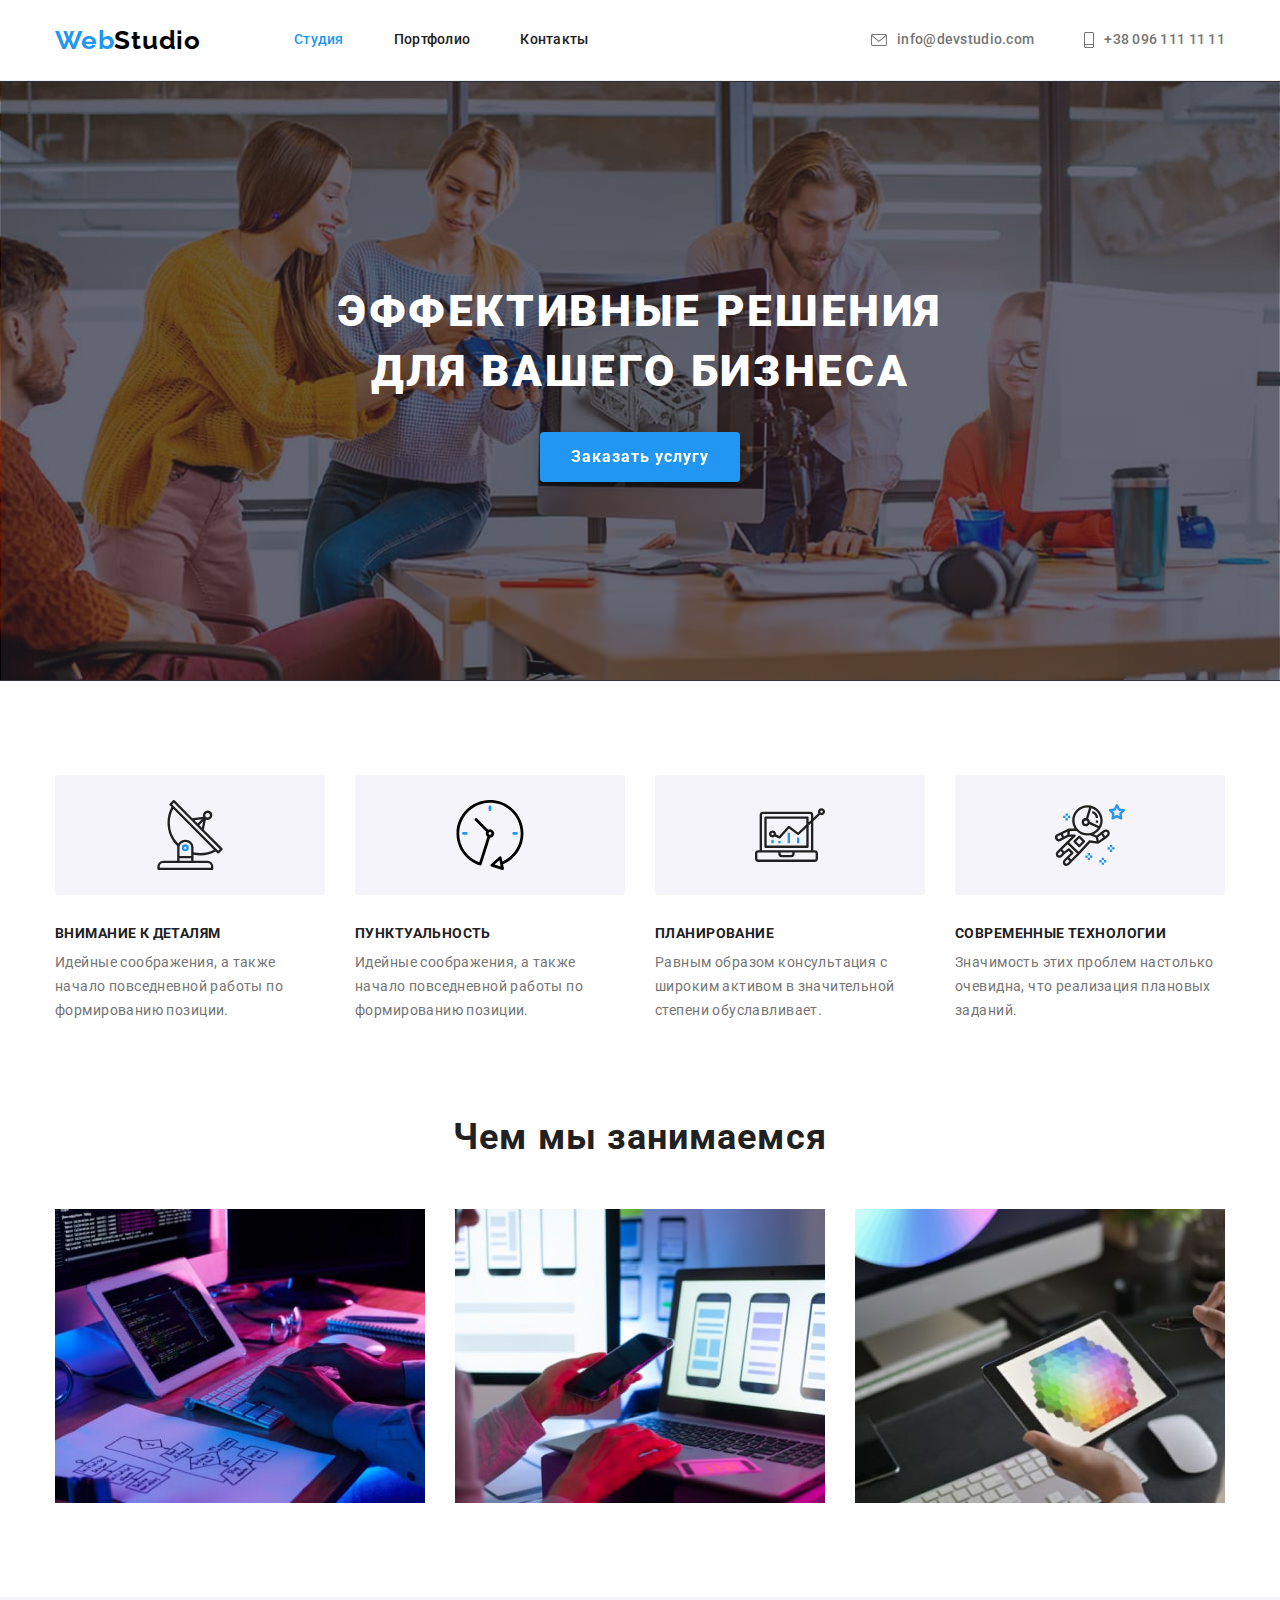
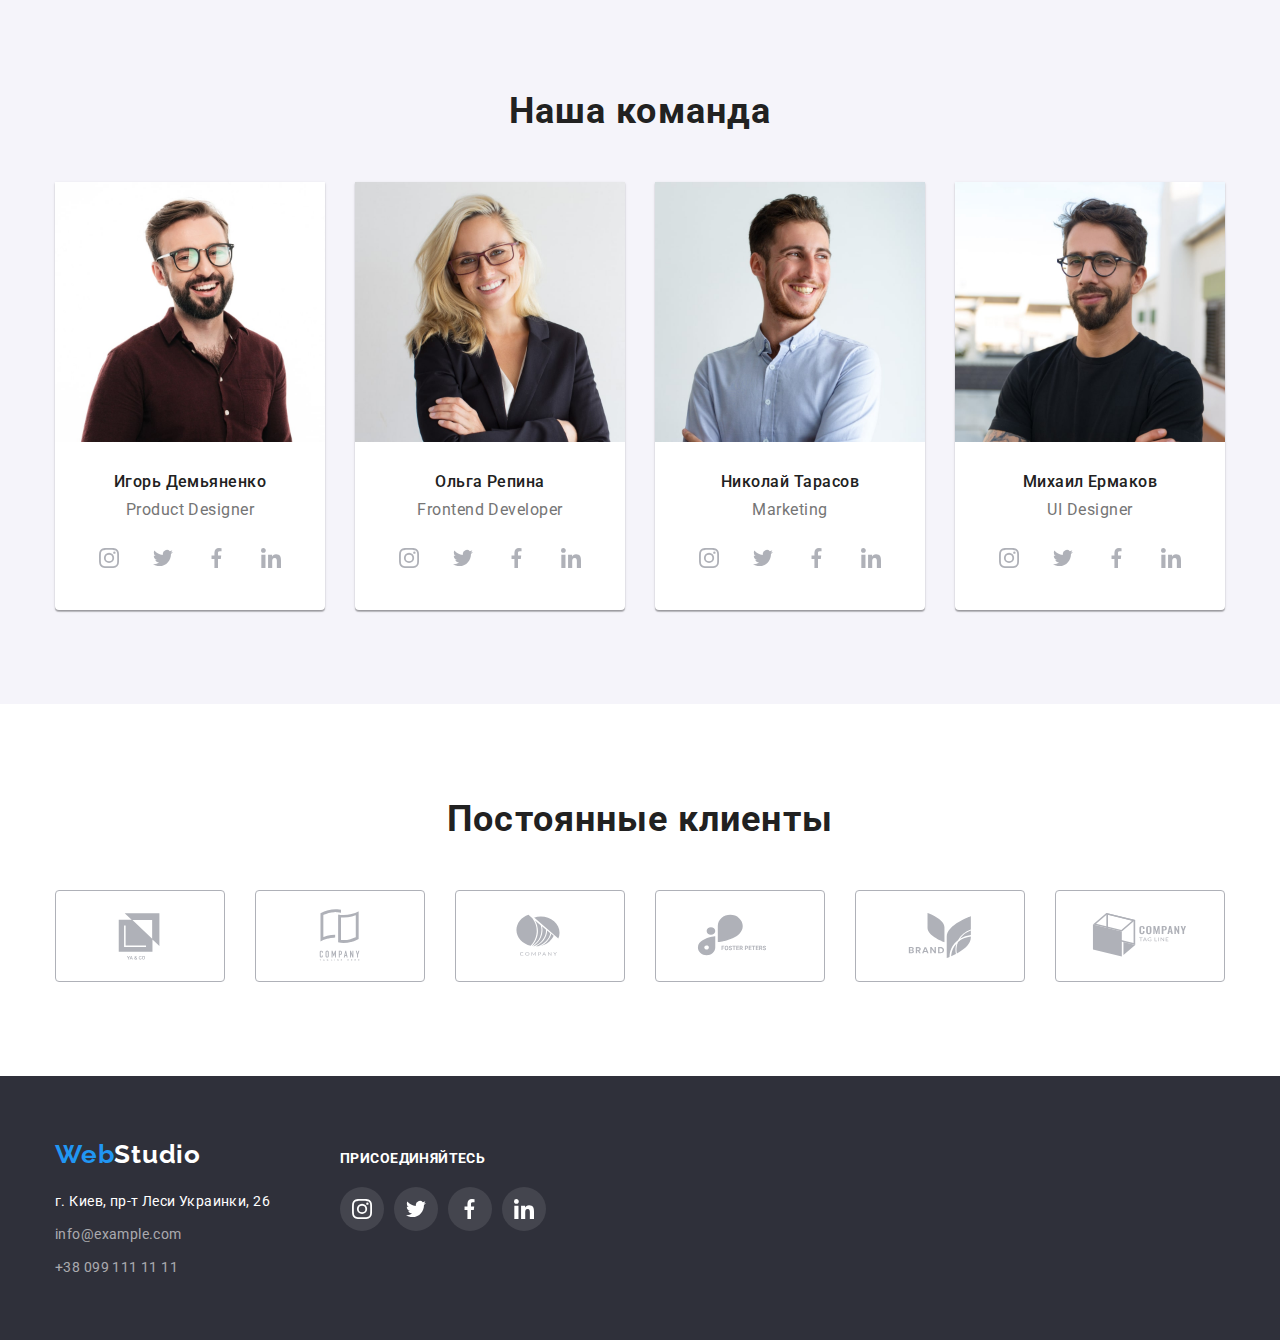
==== index.html @ fcaf2a43 "copy" ====
<!DOCTYPE html>
<html lang="ru">
<head>
    <meta charset="UTF-8">
    <meta http-equiv="X-UA-Compatible" content="IE=edge">
    <meta name="viewport" content="width=device-width, initial-scale=1.0">
    <title>Студия</title>
    <link rel="preconnect" href="https://fonts.googleapis.com">
    <link rel="preconnect" href="https://fonts.gstatic.com" crossorigin>
    <link href="https://fonts.googleapis.com/css2?family=Raleway:wght@700&family=Roboto:wght@400;500;700;900&display=swap" rel="stylesheet">
    <link rel="stylesheet" href="https://cdnjs.cloudflare.com/ajax/libs/modern-normalize/1.1.0/modern-normalize.min.css">
    <link rel="stylesheet" href="./css/styles.css">
</head>
<body>
    <!-- Header section -->
    <header class="header"> 
        <div class="container header-container">
            <nav class="nav">
                <a class="logo-header link" href="index.html" lang="en">Web<span class="logo-studio-header" lang="en">Studio</span></a>
            
                <ul class="header-list list">
                    <li class="header-item"><a class="header-link current link" href="">Студия</a></li>
                    <li class="header-item"><a class="header-link link" href="portfolio.html">Портфолио</a></li>
                    <li class="header-item"><a class="header-link link" href="">Контакты</a></li>
                </ul>
            </nav>
            
            <ul class="header-contact-info list">
                <li class="header-contact-info-item"><a class="header-contact-info-link link" href="mailto:info@devstudio.com"> 
                    <svg class="envelope" width="16" height="12">
                        <use href="./images/symbol-defs.svg#envelope"></use>
                    </svg>
                        info@devstudio.com</a>
                </li>
                <li class="header-contact-info-item"><a class="header-contact-info-link link" href="tel:+380961111111">
                    <svg class="envelope" width="10" height="16">
                        <use href="./images/symbol-defs.svg#smartphone"></use>
                    </svg>
                    +38 096 111 11 11</a>
                </li>
            </ul>
        </div>

    </header>
    <!-- Main Section -->

    <main>
        
    <!-- Hero Section -->
            
            <section class="hero section">
                <div class="container">
                    <h1 class="hero-header">Эффективные решения для вашего бизнеса</h1>
                    <button class="hero-button" type="button">Заказать услугу</button>
                </div>
            </section>
            
            
    <!-- Special Qualities Section -->
            <section class="special-qualities section">
                <div class="container">
                    <h2 class="visually-hidden">Особенности</h2>
                    <ul class="special-qualities-list list">
                        <li class="special-qualities-item">
                            <div class="special-qualities-area">
                                <svg class="satellite" width="70" height="70">
                                    <use href="./images/symbol-defs.svg#satellite"></use>
                                </svg>
                            </div>
                            <h3 class="special-qualities-header">Внимание к деталям</h3>
                            <p class="special-qualities-info">Идейные соображения, а также начало повседневной работы по формированию
                                позиции.</p>
                        </li>
                        <li class="special-qualities-item">
                            <div class="special-qualities-area">
                                <svg class="clock" width="70" height="70">
                                    <use href="./images/symbol-defs.svg#clock"></use>
                                </svg>
                            </div>
                            <h3 class="special-qualities-header">Пунктуальность</h3>
                            <p class="special-qualities-info">Идейные соображения, а также начало повседневной работы по формированию
                                позиции.</p>
                        </li>
                        <li class="special-qualities-item">
                            <div class="special-qualities-area">
                                <svg class="diagram" width="70" height="70">
                                    <use href="./images/symbol-defs.svg#diagram"></use>
                                </svg>
                            </div>
                            <h3 class="special-qualities-header">Планирование</h3>
                            <p class="special-qualities-info">Равным образом консультация с широким активом в значительной степени
                                обуславливает.</p>
                        </li>
                        <li class="special-qualities-item">
                            <div class="special-qualities-area">
                                <svg class="astronaut" width="70" height="70">
                                    <use href="./images/symbol-defs.svg#astronaut"></use>
                                </svg>
                            </div>
                            <h3 class="special-qualities-header">Современные технологии</h3>
                            <p class="special-qualities-info">Значимость этих проблем настолько очевидна, что реализация плановых заданий.
                            </p>
                        </li>
                    </ul>
                </div>
            </section>
            
    <!-- What We Do Section -->
            <section class="what-we-do section">
                <div class="container">
                    <h2 class="what-we-do-header">Чем мы занимаемся</h2>
                    <ul class="what-we-do-list list">
                        <li class="what-we-do-item"><img class="what-we-do-image" src="./images/box1-min.jpg"
                                alt="руки на клавиатуре, планшет и часть монитора" width="370" height="294"></li>
                        <li class="what-we-do-item"><img class="what-we-do-image" src="./images/box2-min.jpg"
                                alt="мобильный телефон в руке, работа на ноутбуке" width="370" height="294"> </li>
                        <li class="what-we-do-item"><img class="what-we-do-image" src="./images/box3-min.jpg" alt="планшет в руке"
                                width="370" height="294"></li>
                    </ul>
                </div>
                
            </section>

    <!-- Our Team Section -->
            <section class="our-team section">
                <div class="container">
                    <h2 class="our-team-header"> Наша команда </h2>
                    <ul class="our-team-list list">
                        <li class="our-team-item">
                            <img class="our-team-image" src="./images/img1-min.jpg" alt="Игорь Демьяненко" width="270">
                            <div class="our-team-data">
                                <h3 class="our-team-title">Игорь Демьяненко</h3>
                                <p class="our-team-subtitle" lang="en">Product Designer</p>
                                <ul class="social networks">
                                    <li class="networks-item">
                                        <a class="networks-link" href="">
                                            <svg class="networks-icon" width="20" height="20">
                                                <use href="./images/symbol-defs.svg#instagram"></use>
                                            </svg>
                                        </a>
                                    </li>
                                    <li class="networks-item">
                                        <a class="networks-link" href="">
                                            <svg class="networks-icon" width="20" height="20">
                                                <use href="./images/symbol-defs.svg#twitter"></use>
                                            </svg>
                                        </a>
                                    </li>
                                    <li class="networks-item">
                                        <a class="networks-link" href="">
                                            <svg class="networks-icon" width="20" height="20">
                                                <use href="./images/symbol-defs.svg#facebook"></use>
                                            </svg>
                                        </a>
                                    </li>
                                    <li class="networks-item">
                                        <a class="networks-link" href="">
                                            <svg class="networks-icon" width="20" height="20">
                                                <use href="./images/symbol-defs.svg#linkedin"></use>
                                            </svg>
                                        </a>
                                    </li>
                                </ul>
                            </div>    
                        </li>
                        <li class="our-team-item">
                            <img class="our-team-image" src="./images/img2-min.jpg" alt="Ольга Репина" width="270">
                            <div class="our-team-data">
                                <h3 class="our-team-title">Ольга Репина</h3>
                                <p class="our-team-subtitle" lang="en">Frontend Developer</p>
                                <ul class="social networks">
                                    <li class="networks-item">
                                        <a class="networks-link" href="">
                                            <svg class="networks-icon" width="20" height="20">
                                                <use href="./images/symbol-defs.svg#instagram"></use>
                                            </svg>
                                        </a>
                                    </li>
                                    <li class="networks-item">
                                        <a class="networks-link" href="">
                                            <svg class="networks-icon" width="20" height="20">
                                                <use href="./images/symbol-defs.svg#twitter"></use>
                                            </svg>
                                        </a>
                                    </li>
                                    <li class="networks-item">
                                        <a class="networks-link" href="">
                                            <svg class="networks-icon" width="20" height="20">
                                                <use href="./images/symbol-defs.svg#facebook"></use>
                                            </svg>
                                        </a>
                                    </li>
                                    <li class="networks-item">
                                        <a class="networks-link" href="">
                                            <svg class="networks-icon" width="20" height="20">
                                                <use href="./images/symbol-defs.svg#linkedin"></use>
                                            </svg>
                                        </a>
                                    </li>
                                </ul>
                            </div>
                            
                        </li>
                        <li class="our-team-item">
                            <img class="our-team-image" src="./images/img3-min.jpg" alt="Николай Тарасов" width="270">
                            <div class="our-team-data">
                                <h3 class="our-team-title">Николай Тарасов</h3>
                                <p class="our-team-subtitle" lang="en">Marketing</p>
                                <ul class="social networks">
                                    <li class="networks-item">
                                        <a class="networks-link" href="">
                                            <svg class="networks-icon" width="20" height="20">
                                                <use href="./images/symbol-defs.svg#instagram"></use>
                                            </svg>
                                        </a>
                                    </li>
                                    <li class="networks-item">
                                        <a class="networks-link" href="">
                                            <svg class="networks-icon" width="20" height="20">
                                                                                <use href=" ./images/symbol-defs.svg#twitter"></use>
                                            </svg>
                                        </a>
                                    </li>
                                    <li class="networks-item">
                                        <a class="networks-link" href="">
                                            <svg class="networks-icon" width="20" height="20">
                                                <use href="./images/symbol-defs.svg#facebook"></use>
                                            </svg>
                                        </a>
                                    </li>
                                    <li class="networks-item">
                                        <a class="networks-link" href="">
                                            <svg class="networks-icon" width="20" height="20">
                                                <use href="./images/symbol-defs.svg#linkedin"></use>
                                            </svg>
                                        </a>
                                    </li>
                                </ul>
                            </div>
                        </li>
                        <li class="our-team-item">
                            <img class="our-team-image" src="./images/img4-min.jpg" alt="Михаил Ермаков" width="270">
                            <div class="our-team-data">
                                <h3 class="our-team-title">Михаил Ермаков</h3>
                                <p class="our-team-subtitle" lang="en">UI Designer</p>
                                <ul class="social networks">
                                    <li class="networks-item">
                                        <a class="networks-link" href="">
                                            <svg class="networks-icon" width="20" height="20">
                                                <use href="./images/symbol-defs.svg#instagram"></use>
                                            </svg>
                                        </a>
                                    </li>
                                    <li class="networks-item">
                                        <a class="networks-link" href="">
                                            <svg class="networks-icon" width="20" height="20">
                                                                                <use href=" ./images/symbol-defs.svg#twitter"></use>
                                            </svg>
                                        </a>
                                    </li>
                                    <li class="networks-item">
                                        <a class="networks-link" href="">
                                            <svg class="networks-icon" width="20" height="20">
                                                <use href="./images/symbol-defs.svg#facebook"></use>
                                            </svg>
                                        </a>
                                    </li>
                                    <li class="networks-item">
                                        <a class="networks-link" href="">
                                            <svg class="networks-icon" width="20" height="20">
                                                <use href="./images/symbol-defs.svg#linkedin"></use>
                                            </svg>
                                        </a>
                                    </li>
                                </ul>
                            </div>    
                        </li>
                    </ul>
                </div>
            </section>

    <!-- Regular Clients Section -->


            <section class="section">
                <div class="container">
                    <h2 class="regular-clients-header">Постоянные клиенты</h2>
                    <ul class="regular-clients list">
                        <li class="regular-clients-item">
                            <a class="regular-clients-link link" href="">
                                <svg class="regular-clients-icon" width="106" height="60">
                                    <use href="./images/symbol-defs.svg#client1"></use>
                                </svg>
                            </a>
                        </li>
                        <li class="regular-clients-item">
                            <a class="regular-clients-link link" href="">
                                <svg class="regular-clients-icon" width="106" height="60">
                                    <use href="./images/symbol-defs.svg#client2"></use>
                                </svg>
                            </a>
                        </li>
                        <li class="regular-clients-item">
                            <a class="regular-clients-link link" href="">
                                <svg class="regular-clients-icon" width="106" height="60">
                                    <use href="./images/symbol-defs.svg#client3"></use>
                                </svg>
                            </a>
                        </li>
                        <li class="regular-clients-item">
                            <a class="regular-clients-link link" href="">
                                <svg class="regular-clients-icon" width="106" height="60">
                                    <use href="./images/symbol-defs.svg#client4"></use>
                                </svg>
                            </a>
                        </li>
                        <li class="regular-clients-item">
                            <a class="regular-clients-link link" href="">
                                <svg class="regular-clients-icon" width="106" height="60">
                                    <use href="./images/symbol-defs.svg#client5"></use>
                                </svg>
                            </a>
                        </li>
                        <li class="regular-clients-item">
                            <a class="regular-clients-link link" href="">
                                <svg class="regular-clients-icon" width="106" height="60">
                                    <use href="./images/symbol-defs.svg#client6"></use>
                                </svg>
                            </a>
                        </li>
                    </ul>
                </div>
            </section>
    </main>
    
    <!-- Footer Section -->

    <footer class="footer">
        <div class="container">
            <div class="footer-info">
                <a class="logo-footer link" href="./index.html" lang="en">Web<span class="logo-studio-footer" lang="en">Studio</span></a>
                
                <!-- Address and Contact Information Section -->
                <address class="address">
                    <a class="address-info link" href="https://goo.gl/maps/rPca5SCmbWY2ue8S9">г. Киев, пр-т Леси Украинки, 26</a>
                    <ul class="footer-list list">
                        <li class="footer-link"><a class="mail-phone-info link" href="mailto:info@example.com">info@example.com</a></li>
                        <li class="footer-link"><a class="mail-phone-info link" href="tel:+380991111111">+38 099 111 11 11</a></li>
                    </ul>
                </address>
            </div>
            <div class="footer-social">
                <p class="footer-social-header">Присоединяйтесь</p>
                <ul class="social-footer">
                    <li class="networks-item">
                        <a class="networks-link" href="">
                            <svg class="networks-icon" width="20" height="20">
                                <use href="./images/symbol-defs.svg#instagram"></use>
                            </svg>
                        </a>
                    </li>
                    <li class="networks-item">
                        <a class="networks-link" href="">
                            <svg class="networks-icon" width="20" height="20">
                                                                                                <use href="
                                ./images/symbol-defs.svg#twitter"></use>
                            </svg>
                        </a>
                    </li>
                    <li class="networks-item">
                        <a class="networks-link" href="">
                            <svg class="networks-icon" width="20" height="20">
                                <use href="./images/symbol-defs.svg#facebook"></use>
                            </svg>
                        </a>
                    </li>
                    <li class="networks-item">
                        <a class="networks-link" href="">
                            <svg class="networks-icon" width="20" height="20">
                                <use href="./images/symbol-defs.svg#linkedin"></use>
                            </svg>
                        </a>
                    </li>
                </ul>
            </div>
        </div>
        
    </footer>

</body>
</html>
---- css/styles.css ----
:root {
  --main-title-color: #212121;
  --current-white-color: #ffffff;
  --first-text-color: #757575;
  --footer-contact-color: rgba(255, 255, 255, 0.6);
  --accent-color: #2196f3;
  --hero-button-accent-color: #188ce8;
  --logo-color: #000000;
  --second-bg-color: #2f303a;
  --third-bg-color: #f5f4fa;
  --line-color: #ececec;
  --border-color: #eeeeee;
  --networks-inactive: #afb1b8;
  --networks-inactive-footer: rgba(255, 255, 255, 0.1);
}

html {
  box-sizing: border-box;
}

*,
*::before,
*::after {
  box-sizing: inherit;
}

body {
  margin: 0;
  font-family: "Roboto", sans-serif;
  color: var(--first-text-color);
  background-color: var(--current-white-color);
}

p,
h1,
h2,
h3,
h4,
h5,
h6 {
  margin: 0;
}

ul {
  margin: 0;
  padding: 0;
  list-style: none;
}

button {
  cursor: pointer;
}

img {
  display: block;
  max-width: 100%;
  height: auto;
}

address {
  font-style: normal;
}

.list {
  list-style: none;
}

.link {
  text-decoration: none;
}

.section {
  padding-top: 94px;
  padding-bottom: 94px;
  text-align: center;
}

/* -------------------------------- Header---------------------------- */

.container {
  width: 1200px;
  padding-left: 15px;
  padding-right: 15px;
  margin: 0 auto;
}

.header {
  border-bottom: 1px solid var(--line-color);
}

.header-list {
  display: flex;
}

.nav {
  display: flex;
  align-items: center;
}

.header-item:not(:last-child),
.header-contact-info-item:not(:last-child) {
  margin-right: 50px;
}

.header-contact-info {
  display: flex;
  margin-left: auto;
}

.header-contact-info-link {
  padding: 32px 0;
}

.header-container {
  display: flex;
  align-items: center;
}

.logo-header,
.logo-footer {
  display: block;
  font-family: "Raleway", sans-serif;
  font-weight: 700;
  font-size: 26px;
  line-height: 1.19;
  letter-spacing: 0.03em;
  color: var(--accent-color);

  margin-right: 93px;
  padding-top: 24px;
  padding-bottom: 24px;
}

.logo-studio-header {
  color: var(--logo-color);
}

.header-link {
  display: block;
  font-weight: 500;
  font-size: 14px;
  line-height: 1.14;
  letter-spacing: 0.02em;
  color: var(--main-title-color);
  padding-top: 32px;
  padding-bottom: 32px;
}

.current {
  color: var(--accent-color);
}

.header-link:hover,
.header-contact-info-link:hover,
.header-link:focus,
.header-contact-info-link:focus {
  color: var(--accent-color);
}

.mail-phone-info:hover,
.mail-phone-info:focus,
.envelope:hover,
.envelope:focus {
  color: var(--accent-color);
}

.header-contact-info-link {
  display: flex;
  font-weight: 500;
  font-size: 14px;
  line-height: 1.14;
  letter-spacing: 0.02em;
  color: var(--first-text-color);
  align-items: center;
  padding-top: 32px;
  padding-bottom: 32px;
}

.envelope,
.smartphone {
  margin-right: 10px;

  fill: currentColor;
}

/* ---------------------------- Hero ----------------------------- */

.hero {
  text-align: center;
  padding-top: 200px;
  padding-bottom: 200px;
  border: 1px solid transparent;
  background-color: var(--second-bg-color);

  background-image: linear-gradient(
      to right,
      rgba(47, 48, 58, 0.4),
      rgba(47, 48, 58, 0.4)
    ),
    url(../images/overlay.jpg);
  height: 600px;
  max-width: 1600px;
  margin-left: auto;
  margin-right: auto;
  background-repeat: no-repeat;
  background-position: center;
  background-size: cover;
}

.hero-header {
  font-weight: 900;
  font-size: 44px;
  line-height: 1.36;
  letter-spacing: 0.06em;
  text-transform: uppercase;
  color: var(--current-white-color);

  width: 696px;
  padding: 280 452;
  margin: 0 auto 30px;
}

.hero-button {
  cursor: pointer;
  font-family: inherit;
  font-style: inherit;
  font-weight: 700;
  font-size: 16px;
  line-height: 1.87;
  letter-spacing: 0.06em;
  color: var(--current-white-color);
  background-color: var(--accent-color);
  filter: drop-shadow(0px 4px 4px rgba(0, 0, 0, 0.25));
  border-radius: 4px;
  border: 0px;

  min-width: 200px;
  height: 50px;
}

.hero-button:hover,
.hero-button:focus {
  background-color: var(--hero-button-accent-color);
}

/* ------------------------------- Special Qualities--------------------------- */

.visually-hidden {
  position: absolute;
  white-space: nowrap;
  width: 1px;
  height: 1px;
  overflow: hidden;
  border: 0;
  padding: 0;
  clip: rect(0 0 0 0);
  clip-path: inset(50%);
  margin: -1px;
}

.special-qualities-list {
  display: flex;
}

.special-qualities-item {
  margin-right: 30px;
  width: 270px;
}

.special-qualities-item:last-child {
  margin-right: 0px;
}

.special-qualities-area {
  display: flex;
  width: 100%;
  min-height: 120px;
  background-color: var(--third-bg-color);
  margin-bottom: 30px;
  align-items: center;
  justify-content: center;
  border-radius: 4px;
}

.satellite,
.clock,
.diagram,
.astronaut {
  /* display: block; */
  /* margin-left: auto;
  margin-right: auto; */
}

.special-qualities-header {
  font-weight: 700;
  font-size: 14px;
  line-height: 16px;
  letter-spacing: 0.03em;
  text-transform: uppercase;
  color: var(--main-title-color);
  margin-bottom: 10px;
  text-align: left;
}

.special-qualities-info {
  font-size: 14px;
  line-height: 1.71;
  letter-spacing: 0.03em;
  color: var(--first-text-color);
  text-align: left;
}

/*----------------------------- What We Do ----------------------------- */

.what-we-do {
  padding-top: 0;
}

.what-we-do-list {
  display: flex;
}

.what-we-do-header,
.our-team-header {
  font-weight: 700;
  font-size: 36px;
  line-height: 1.16;
  letter-spacing: 0.03em;
  text-align: center;
  color: var(--main-title-color);
  margin-bottom: 50px;
}

.what-we-do-item:not(:last-child) {
  margin-right: 30px;
}

/* ------------------------------Our Team Section ------------------------- */

.our-team {
  background-color: var(--third-bg-color);
}

.our-team-header {
  text-align: center;
}

.our-team-list {
  display: flex;
  text-align: center;
}

.our-team-item {
  background-color: var(--current-white-color);
  width: 270px;
  height: 428px;
  box-shadow: 0px 1px 3px rgba(0, 0, 0, 0.12), 0px 1px 1px rgba(0, 0, 0, 0.14),
    0px 2px 1px rgba(0, 0, 0, 0.2);
  border-radius: 0px 0px 4px 4px;
}

.our-team-item:not(:last-child) {
  margin-right: 30px;
}

.our-team-title {
  font-weight: 500;
  font-size: 16px;
  line-height: 19px;
  text-align: center;
  letter-spacing: 0.03em;
  color: var(--main-title-color);
  margin: 0 0 10px 0;
}

.our-team-subtitle {
  font-weight: normal;
  font-size: 16px;
  line-height: 1.18;
  text-align: center;
  letter-spacing: 0.03em;
  color: var(--first-text-color);
  margin-bottom: 16px;
}

.our-team-data {
  padding-top: 30px;
  padding-bottom: 30px;
}

.social,
.social-footer {
  display: flex;
  justify-content: center;
}

.networks {
  margin-top: 0;
  margin-bottom: 0;
  padding-left: 32px;
  padding-right: 32px;
  list-style: none;
}

.networks-link {
  display: flex;
  justify-content: center;
  align-items: center;
  width: 44px;
  height: 44px;
  border-radius: 50%;
  color: var(--networks-inactive);
  background: rgba(255, 255, 255, 0.1);
}

.networks-link:hover,
.networks-link:focus {
  color: var(--current-white-color);
  background-color: var(--accent-color);
}

.networks-icon {
  fill: currentColor;
}
.social > .networks-item:not(:last-child) {
  margin-right: 10px;
}

/* ------------------------------------Regular Clients-----------------------*/

.regular-clients-header {
  margin: 0 0 50px 0;
  color: var(--main-title-color);
  font-weight: 700;
  font-size: 36px;
  line-height: 1.17;
  letter-spacing: 0.03em;
}

.regular-clients {
  display: flex;
  justify-content: center;
}

.regular-clients-link {
  display: flex;
  justify-content: center;
  align-items: center;
  width: 170px;
  height: 92px;
  border: 1px solid var(--networks-inactive);
  border-radius: 4px;
  color: var(--networks-inactive);
}

.regular-clients-link:hover,
.regular-clients-link:focus {
  color: var(--accent-color);
  border-color: var(--accent-color);
}

.regular-clients > .regular-clients-item:not(:last-child) {
  margin-right: 30px;
}

.regular-clients-icon {
  fill: currentColor;
}

/* ----------------------------------- Footer------------------------------- */

.footer {
  background-color: var(--second-bg-color);
  padding: 60px 0;
}

.footer-info {
  margin-right: 70px;
}

.container > .logo-header.link {
  display: block;
  padding: 0;
  margin: 0 0 20px 0;
}

.logo-studio-footer {
  color: var(--current-white-color);
  padding-top: 0px;
}

.address-info {
  display: block;
  font-style: normal;
  font-weight: normal;
  font-size: 14px;
  line-height: 1.71;
  letter-spacing: 0.03em;
  color: var(--current-white-color);

  margin-bottom: 9px;
}

.footer-list {
  display: block;
}

.mail-phone-info {
  display: block;
  font-style: normal;
  font-weight: normal;
  font-size: 14px;
  line-height: 1.71;
  letter-spacing: 0.03em;
  color: var(--footer-contact-color);
}

/* .footer-link:first-child {
  margin-bottom: 9px;
} */

.footer-link:not(:last-child) {
  margin-bottom: 9px;
}

.logo-footer {
  padding: 0px;
  margin: 0 0 20px 0;
}

.footer-social > .footer-social-header {
  margin-bottom: 20px;
  color: var(--current-white-color);
  font-weight: 700;
  line-height: 1.14;
  text-transform: uppercase;
}

.footer-social-header {
  margin: auto;
  padding-top: 15px;
  font-size: 14px;
  line-height: 1.71;
  letter-spacing: 0.03em;
  color: var(--current-white-color);
}

.footer > .container {
  display: flex;
  align-items: baseline;
}

.social-footer > .networks-item:not(:last-child) {
  margin-right: 10px;
}

.footer-social .networks-link {
  color: var(--current-white-color);
}

/*  -*-*-*-*-*-*-*-*-*-*-*-*-*- Portfolio Page -*-*-*-*-*-*-*-*-*-*-*-*-*-   */

.filter-button {
  cursor: pointer;
  min-width: 73px;
  padding: 6px 22px;
  font-family: inherit;
  font-style: inherit;
  font-weight: 500;
  font-size: 16px;
  line-height: 1.62;
  letter-spacing: 0.03em;
  color: var(--main-title-color);
  background-color: var(--third-bg-color);
  border: 0;
  border-radius: 4px;
  border-radius: 4px;
}

.filter-button:hover,
.filter-button:focus,
.active {
  color: var(--current-white-color);
  background-color: var(--accent-color);
  box-shadow: 0px 3px 1px rgba(0, 0, 0, 0.1), 0px 1px 2px rgba(0, 0, 0, 0.08),
    0px 2px 2px rgba(0, 0, 0, 0.12);
}

/* ------------------------------- Cards ---------------------------------*/

.filter-list {
  display: flex;
  justify-content: center;
  margin-bottom: 50px;
}

.filter-item {
  text-align: -webkit-match-parent;
}

.filter-list .filter-item:not(:last-child) {
  margin-right: 8px;
}

.cards-list {
  display: flex;
  flex-wrap: wrap;
}

.cards-item {
  width: 370px;
  margin-right: 30px;
  margin-bottom: 30px;
}

.cards-item .card-data {
  border: 1px solid var(--border-color);
  border-top: 0;
  padding: 20px 24px;
}

.cards-item:nth-child(3n) {
  margin-right: 0;
}

.cards-item:nth-last-child(-n + 3) {
  margin-bottom: 0;
}

.cards-link {
  display: block;
}

.cards-link:hover,
.cards-link:focus {
  box-shadow: 0px 1px 1px rgba(0, 0, 0, 0.12), 0px 4px 4px rgba(0, 0, 0, 0.06),
    1px 4px 6px rgba(0, 0, 0, 0.16);
}

.card-data {
  padding: 20px 24px;
  text-align: left;
}

.cards-title {
  font-weight: 700;
  font-size: 18px;
  line-height: 2;
  letter-spacing: 0.06em;
  color: var(--main-title-color);
}

.cards-subtitle {
  font-size: 16px;
  line-height: 1.87;
  letter-spacing: 0.03em;
  color: var(--first-text-color);
}
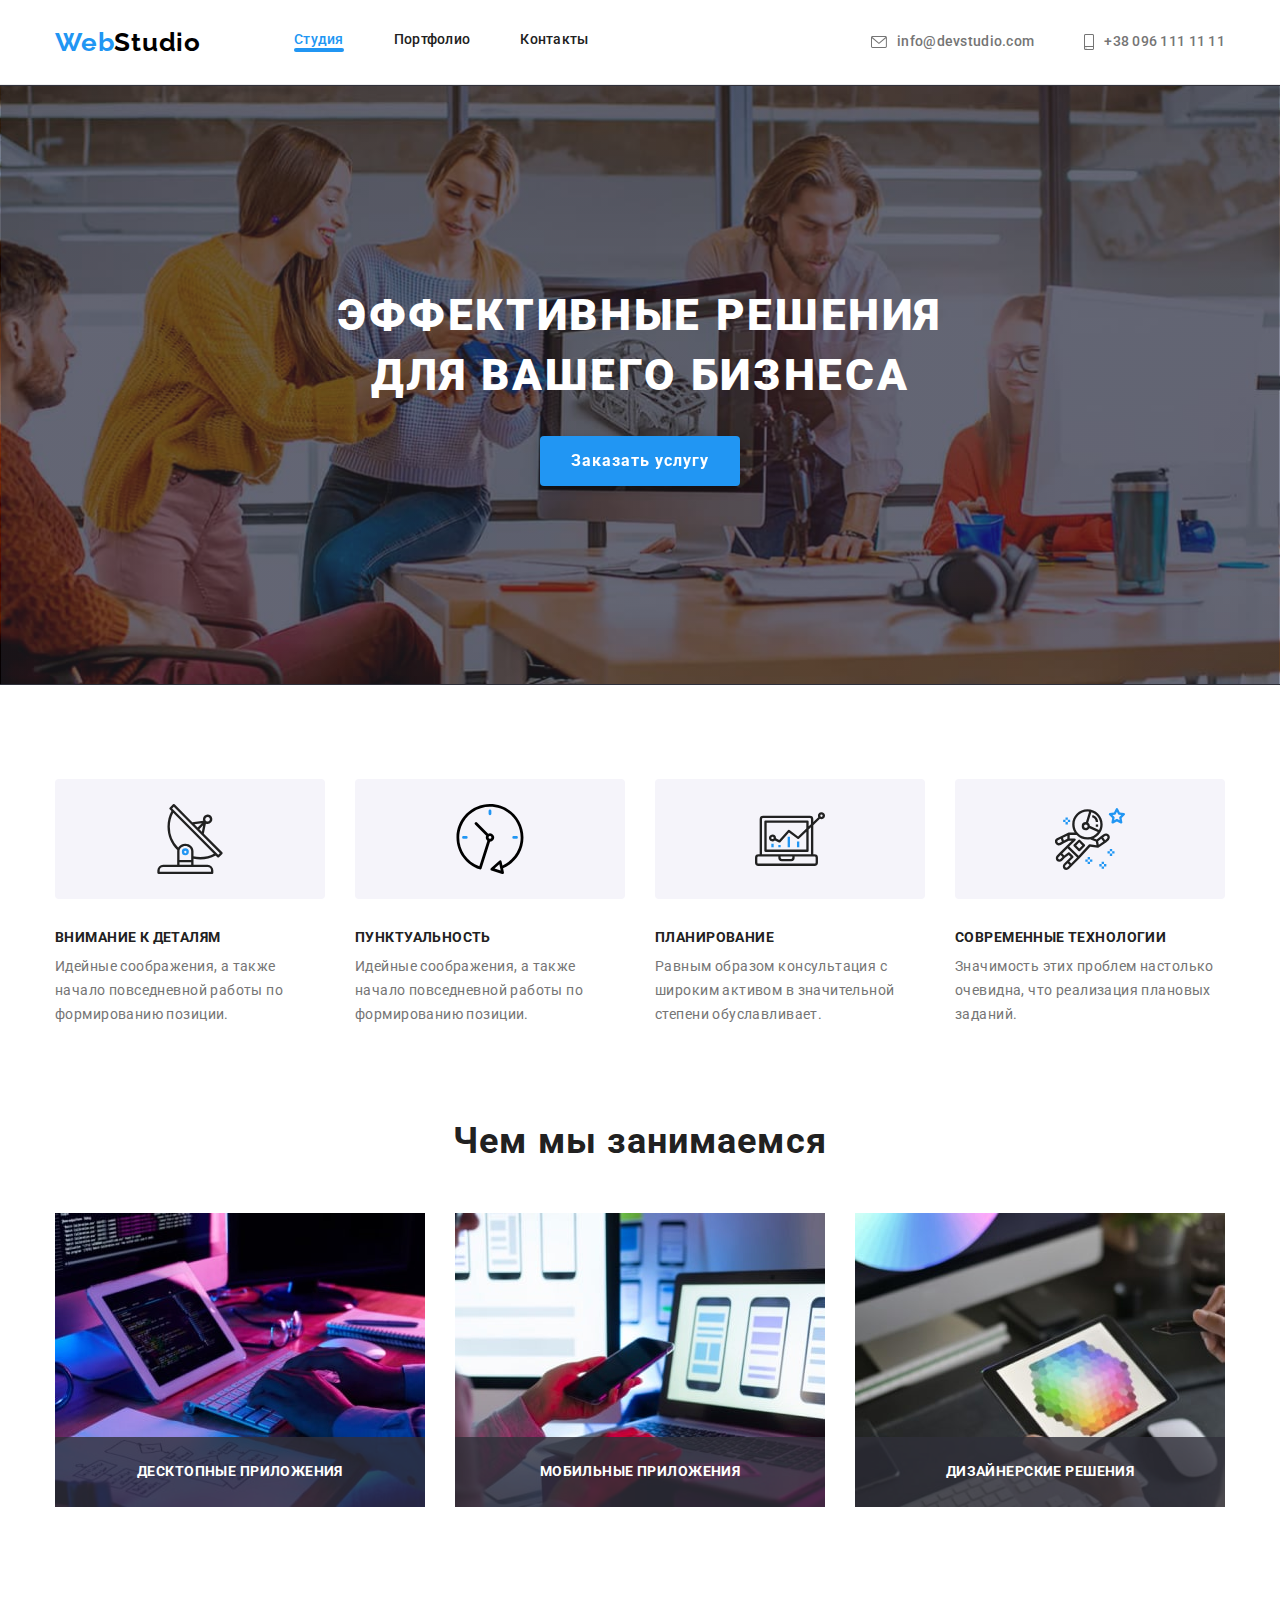
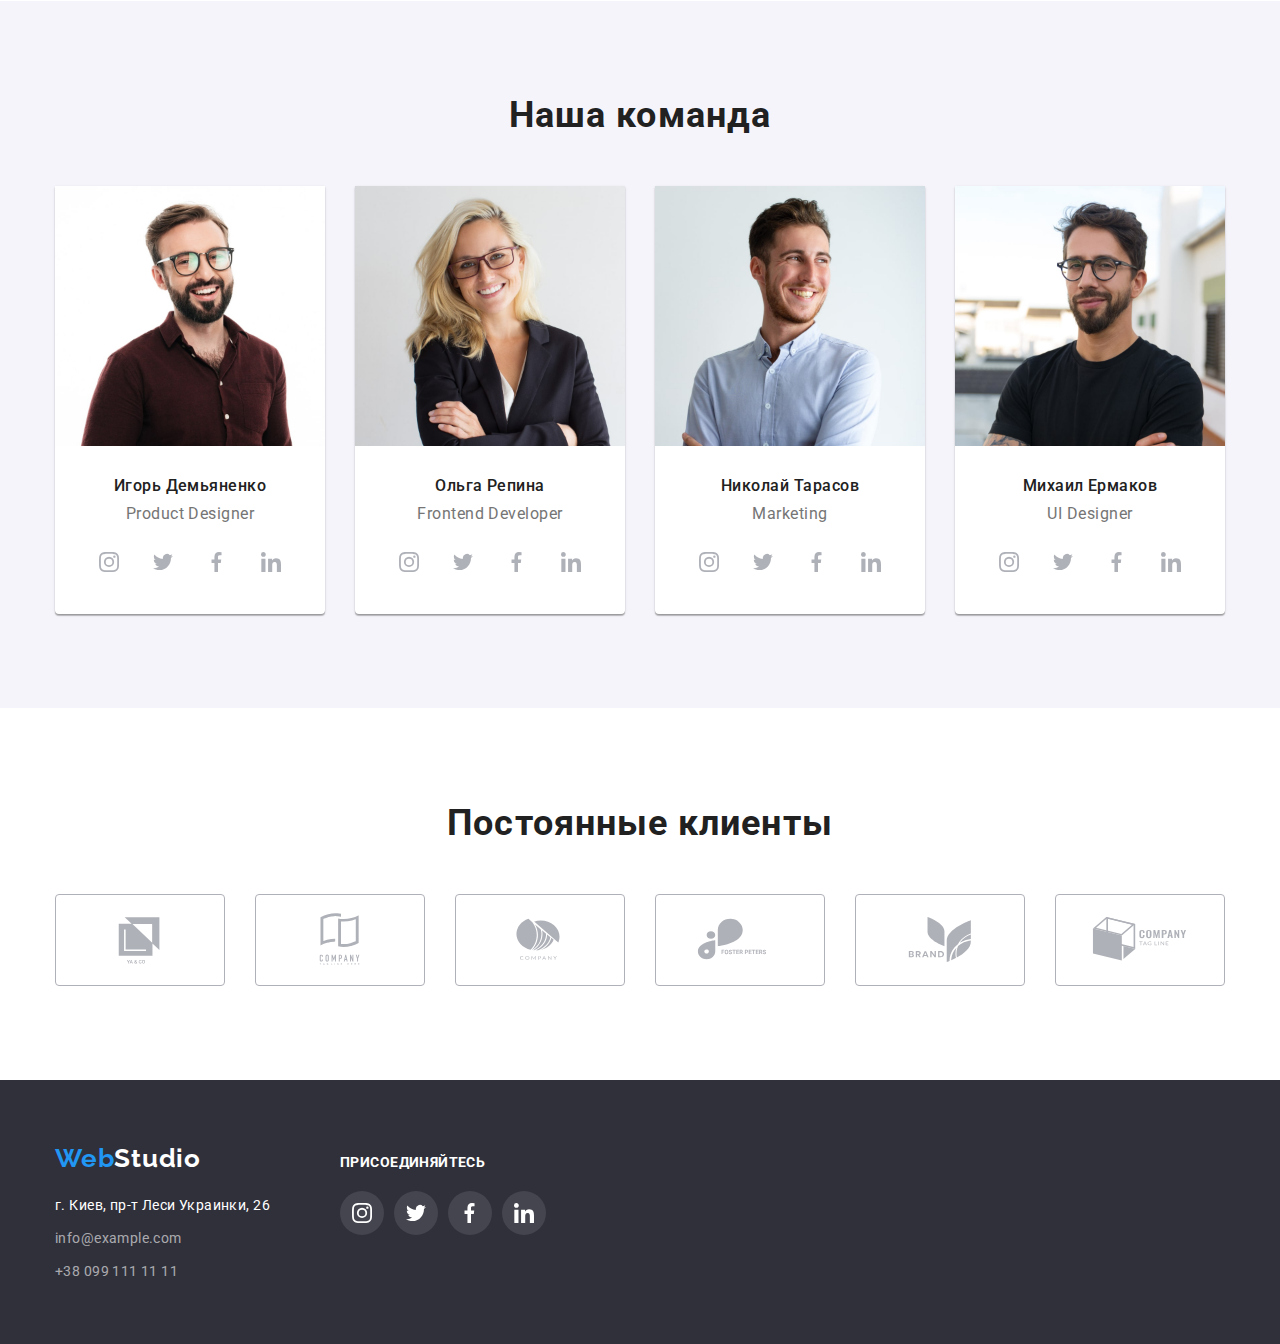
==== commit a5f00c54: "update styles" ====
--- a/index.html
+++ b/index.html
@@ -51,7 +51,7 @@
             <section class="hero section">
                 <div class="container">
                     <h1 class="hero-header">Эффективные решения для вашего бизнеса</h1>
-                    <button class="hero-button" type="button">Заказать услугу</button>
+                    <button class="hero-button" type="button" data-modal-open>Заказать услугу</button>
                 </div>
             </section>
             
@@ -110,12 +110,21 @@
                 <div class="container">
                     <h2 class="what-we-do-header">Чем мы занимаемся</h2>
                     <ul class="what-we-do-list list">
-                        <li class="what-we-do-item"><img class="what-we-do-image" src="./images/box1-min.jpg"
-                                alt="руки на клавиатуре, планшет и часть монитора" width="370" height="294"></li>
-                        <li class="what-we-do-item"><img class="what-we-do-image" src="./images/box2-min.jpg"
-                                alt="мобильный телефон в руке, работа на ноутбуке" width="370" height="294"> </li>
-                        <li class="what-we-do-item"><img class="what-we-do-image" src="./images/box3-min.jpg" alt="планшет в руке"
-                                width="370" height="294"></li>
+                        <li class="what-we-do-item">
+                            <img class="what-we-do-image" src="./images/box1-min.jpg"
+                                alt="руки на клавиатуре, планшет и часть монитора" width="370" height="294">
+                            <h3 class="what-we-do-title">Десктопные приложения</h3>
+                        </li>
+                        <li class="what-we-do-item">
+                            <img class="what-we-do-image" src="./images/box2-min.jpg"
+                                alt="мобильный телефон в руке, работа на ноутбуке" width="370" height="294">
+                            <h3 class="what-we-do-title">Мобильные приложения</h3>
+                        </li>
+                        <li class="what-we-do-item">
+                            <img class="what-we-do-image" src="./images/box3-min.jpg" alt="планшет в руке"
+                                width="370" height="294">
+                            <h3 class="what-we-do-title">Дизайнерские решения</h3>
+                        </li>
                     </ul>
                 </div>
                 
@@ -386,6 +395,6 @@
         </div>
         
     </footer>
-
+    <script src="./js/modal.js"></script>
 </body>
 </html>--- a/css/styles.css
+++ b/css/styles.css
@@ -26,7 +26,7 @@
 
 body {
   margin: 0;
-  font-family: "Roboto", sans-serif;
+  font-family: 'Roboto', sans-serif;
   color: var(--first-text-color);
   background-color: var(--current-white-color);
 }
@@ -119,7 +119,7 @@
 .logo-header,
 .logo-footer {
   display: block;
-  font-family: "Raleway", sans-serif;
+  font-family: 'Raleway', sans-serif;
   font-weight: 700;
   font-size: 26px;
   line-height: 1.19;
@@ -155,6 +155,16 @@
 .header-link:focus,
 .header-contact-info-link:focus {
   color: var(--accent-color);
+}
+
+.current::after {
+  display: flex;
+  content: '';
+  width: 100%;
+  height: 4px;
+  /* padding-top: 28px; */
+  background: #2196f3;
+  border-radius: 2px;
 }
 
 .mail-phone-info:hover,
@@ -335,6 +345,36 @@
   margin-right: 30px;
 }
 
+.what-we-do-item {
+  position: relative;
+}
+
+.what-we-do-title {
+  display: flex;
+  font-weight: 700;
+  font-size: 14px;
+  line-height: 1.14;
+  letter-spacing: 0.03em;
+  text-transform: uppercase;
+  justify-content: center;
+  align-items: center;
+
+  color: var(--current-white-color);
+  width: 100%;
+  height: 70px;
+  background: rgba(47, 48, 58, 0.8);
+
+  position: absolute;
+  left: 0;
+  bottom: 0;
+}
+
+.what-we-do-title:hover,
+.what-we-do-title:focus {
+  border: 1px solid var(--logo-color);
+  -webkit-text-stroke: 0.5px var(--logo-color);
+}
+
 /* ------------------------------Our Team Section ------------------------- */
 
 .our-team {
@@ -656,3 +696,21 @@
   letter-spacing: 0.03em;
   color: var(--first-text-color);
 }
+
+.cards-thumb:hover::before {
+  opacity: 1;
+}
+
+.cards-thumb::before {
+  display: block;
+  position: absolute;
+  content: '';
+  width: 100%;
+  height: 100%;
+  background-color: rgba(33, 150, 243, 0.9);
+  opacity: 0;
+}
+
+.cards-thumb {
+  position: relative;
+}
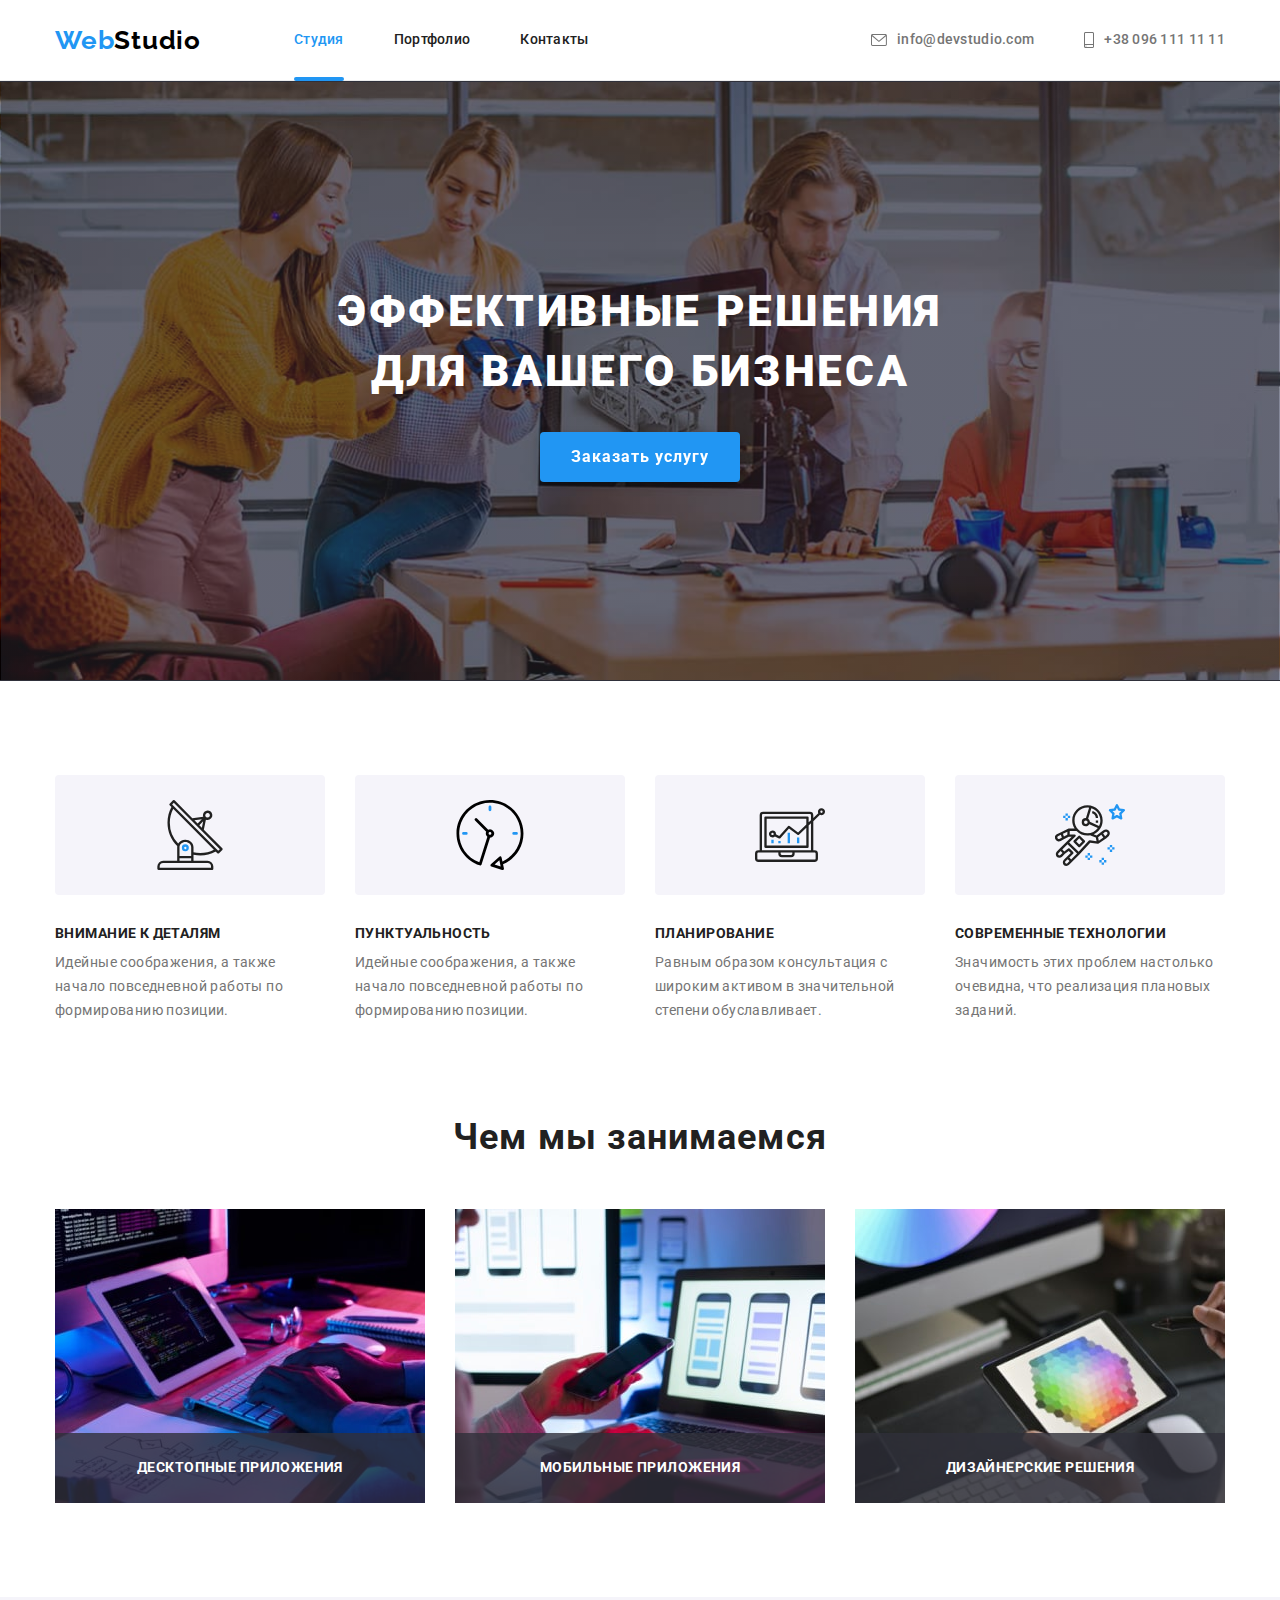
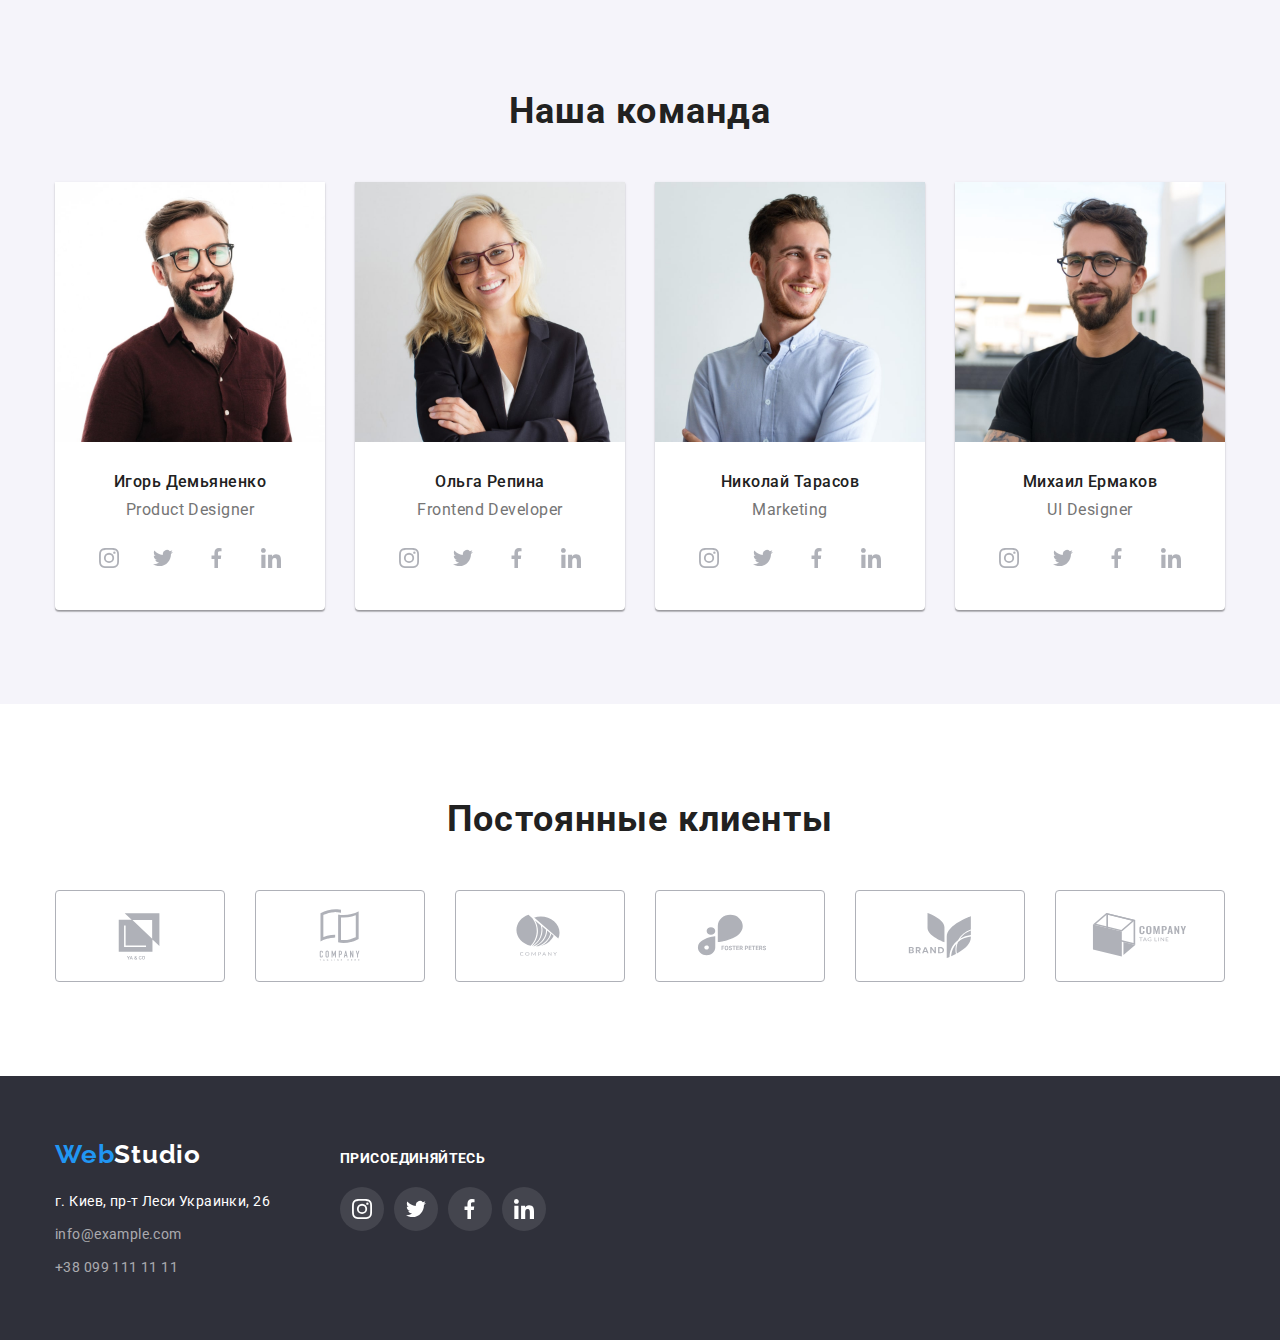
==== commit d34811d1: "make modal" ====
--- a/index.html
+++ b/index.html
@@ -395,6 +395,12 @@
         </div>
         
     </footer>
+
+    <div class="backdrop is-hidden" data-modal>
+        <div class="modal">
+            <button data-modal-close>Закрыть</button>
+        </div>
+    </div>
     <script src="./js/modal.js"></script>
 </body>
 </html>--- a/css/styles.css
+++ b/css/styles.css
@@ -157,12 +157,18 @@
   color: var(--accent-color);
 }
 
+.header-item {
+  position: relative;
+}
+
 .current::after {
-  display: flex;
+  position: absolute;
+  bottom: -1px;
+  left: 0;
+  display: inline-block;
   content: '';
   width: 100%;
   height: 4px;
-  /* padding-top: 28px; */
   background: #2196f3;
   border-radius: 2px;
 }
@@ -714,3 +720,34 @@
 .cards-thumb {
   position: relative;
 }
+
+/* ---------------------- Modal -----------------------*/
+
+.backdrop {
+  position: fixed;
+  top: 0;
+  left: 0;
+  width: 100%;
+  height: 100%;
+  background: rgba(0, 0, 0, 0.2);
+}
+
+.backdrop.is-hidden {
+  opacity: 0;
+  pointer-events: none;
+}
+
+.modal {
+  position: absolute;
+  top: 50%;
+  left: 50%;
+  transform: translate(-50%, -50%);
+
+  min-width: 528px;
+  min-height: 581px;
+
+  background: #ffffff;
+  box-shadow: 0px 1px 3px rgba(0, 0, 0, 0.12), 0px 1px 1px rgba(0, 0, 0, 0.14),
+    0px 2px 1px rgba(0, 0, 0, 0.2);
+  border-radius: 4px;
+}
